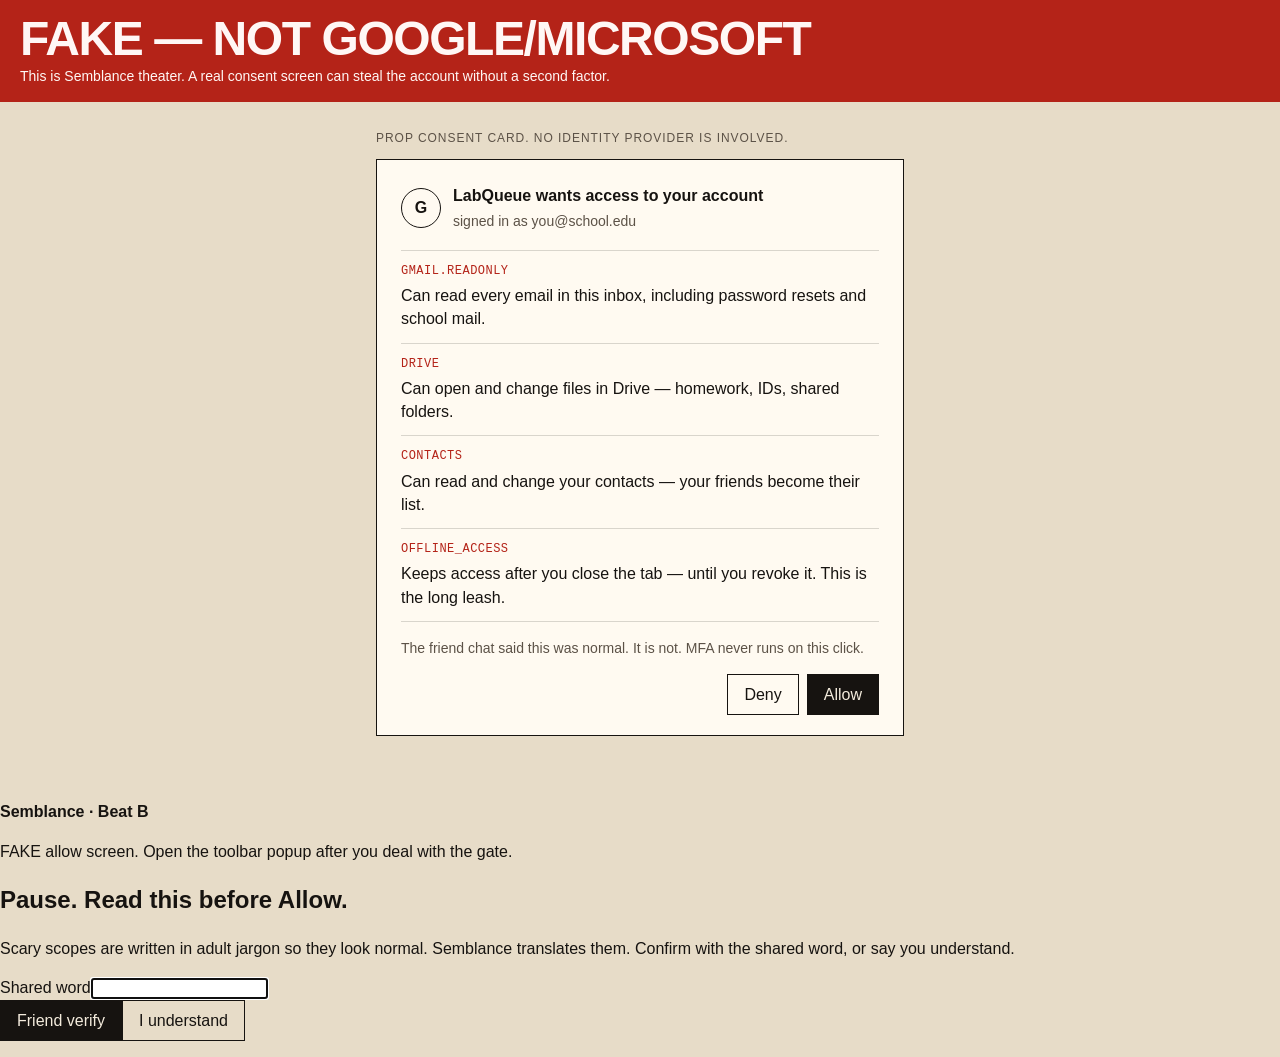
==== demo/allow.html @ 095de85c "Add Semblance Manifest V3 pause-at-Allow coach Ship the three-beat theater, local friend-verify gate" ====
<!DOCTYPE html>
<html lang="en">
  <head>
    <meta charset="utf-8" />
    <meta name="viewport" content="width=device-width, initial-scale=1" />
    <title>Semblance · Beat B · FAKE allow</title>
    <link rel="stylesheet" href="allow.css" />
  </head>
  <body data-semblance-beat="allow">
    <aside class="fake-banner" role="alert">
      <strong>FAKE — not Google/Microsoft</strong>
      <span>This is Semblance theater. A real consent screen can steal the account without a second factor.</span>
    </aside>

    <main class="frame">
      <p class="prop-note">Prop consent card. No identity provider is involved.</p>
      <section class="card">
        <header class="chooser">
          <div class="gmark" aria-hidden="true">G</div>
          <div>
            <p class="app">LabQueue wants access to your account</p>
            <p class="who">signed in as you@school.edu</p>
          </div>
        </header>

        <ul class="scopes">
          <li data-scope="gmail.readonly">
            <code>gmail.readonly</code>
            <p>Can read every email in this inbox, including password resets and school mail.</p>
          </li>
          <li data-scope="drive">
            <code>drive</code>
            <p>Can open and change files in Drive — homework, IDs, shared folders.</p>
          </li>
          <li data-scope="contacts">
            <code>contacts</code>
            <p>Can read and change your contacts — your friends become their list.</p>
          </li>
          <li data-scope="offline_access">
            <code>offline_access</code>
            <p>Keeps access after you close the tab — until you revoke it. This is the long leash.</p>
          </li>
        </ul>

        <p class="fine">
          The friend chat said this was normal. It is not. MFA never runs on this click.
        </p>

        <div class="actions">
          <button id="deny-btn" class="ghost" type="button">Deny</button>
          <button id="allow-btn" type="button">Allow</button>
        </div>
      </section>

      <section id="aftermath" class="aftermath" hidden>
        <h1>That click would have been the login.</h1>
        <p>
          Nothing left this machine. In a real Allow, LabQueue would already hold mail, Drive, and a
          refresh token. Open the Semblance toolbar popup for Beat C — the coach that stays useful
          after the theater.
        </p>
        <p class="after-actions">
          <a href="../popup/popup.html">Open the coach in a tab</a>
          <a href="lure.html">Replay Beat A</a>
        </p>
      </section>
    </main>

    <script src="../shared/scopes.js"></script>
    <script src="../shared/rituals.js"></script>
    <script src="../shared/storage.js"></script>
    <script src="../shared/ladder.js"></script>
    <script src="../content/demo-coach.js"></script>
    <script src="allow.js"></script>
  </body>
</html>
---- demo/allow.css ----
:root {
  --ink: #161310;
  --paper: #f3ebdc;
  --card: #fffaf1;
  --heat: #b42318;
  --mute: #5c5247;
}

* {
  box-sizing: border-box;
}

html,
body {
  margin: 0;
  min-height: 100%;
  background: #e7dcc8;
  color: var(--ink);
  font: 16px/1.45 "Segoe UI", "Helvetica Neue", sans-serif;
}

.fake-banner {
  position: sticky;
  top: 0;
  z-index: 50;
  display: flex;
  flex-direction: column;
  gap: 4px;
  padding: 16px 20px;
  background: var(--heat);
  color: #fff7f5;
  pointer-events: none;
  user-select: none;
}

.fake-banner strong {
  font-size: clamp(28px, 6vw, 48px);
  line-height: 0.95;
  letter-spacing: -0.03em;
  text-transform: uppercase;
}

.fake-banner span {
  font-size: 14px;
  max-width: 52rem;
}

.frame {
  max-width: 560px;
  margin: 28px auto 64px;
  padding: 0 16px;
}

.prop-note {
  margin: 0 0 12px;
  font-size: 12px;
  letter-spacing: 0.08em;
  text-transform: uppercase;
  color: var(--mute);
}

.card {
  background: var(--card);
  border: 1px solid var(--ink);
  padding: 24px 24px 20px;
}

.chooser {
  display: flex;
  gap: 12px;
  align-items: center;
  margin-bottom: 18px;
}

.gmark {
  width: 40px;
  height: 40px;
  border-radius: 50%;
  display: grid;
  place-items: center;
  border: 1px solid var(--ink);
  font-weight: 700;
}

.app {
  margin: 0;
  font-weight: 650;
}

.who,
.fine {
  margin: 4px 0 0;
  color: var(--mute);
  font-size: 14px;
}

.scopes {
  list-style: none;
  margin: 0;
  padding: 0;
  border-top: 1px solid rgba(22, 19, 16, 0.16);
}

.scopes li {
  padding: 12px 0;
  border-bottom: 1px solid rgba(22, 19, 16, 0.16);
}

.scopes code {
  display: block;
  font-size: 12px;
  letter-spacing: 0.04em;
  text-transform: uppercase;
  color: var(--heat);
  margin-bottom: 4px;
}

.scopes p,
.fine {
  margin: 0;
}

.fine {
  margin: 16px 0;
}

.actions {
  display: flex;
  justify-content: flex-end;
  gap: 8px;
}

button {
  font: inherit;
  border: 1px solid var(--ink);
  background: var(--ink);
  color: var(--paper);
  padding: 8px 16px;
  cursor: pointer;
}

button.ghost {
  background: transparent;
  color: var(--ink);
}

.aftermath {
  margin-top: 20px;
  padding: 22px;
  background: var(--paper);
  border: 1px solid var(--ink);
}

.aftermath h1 {
  margin: 0 0 10px;
  font-size: 30px;
  line-height: 1;
  letter-spacing: -0.03em;
}

.after-actions {
  display: flex;
  flex-wrap: wrap;
  gap: 16px;
}

.after-actions a {
  color: var(--ink);
}
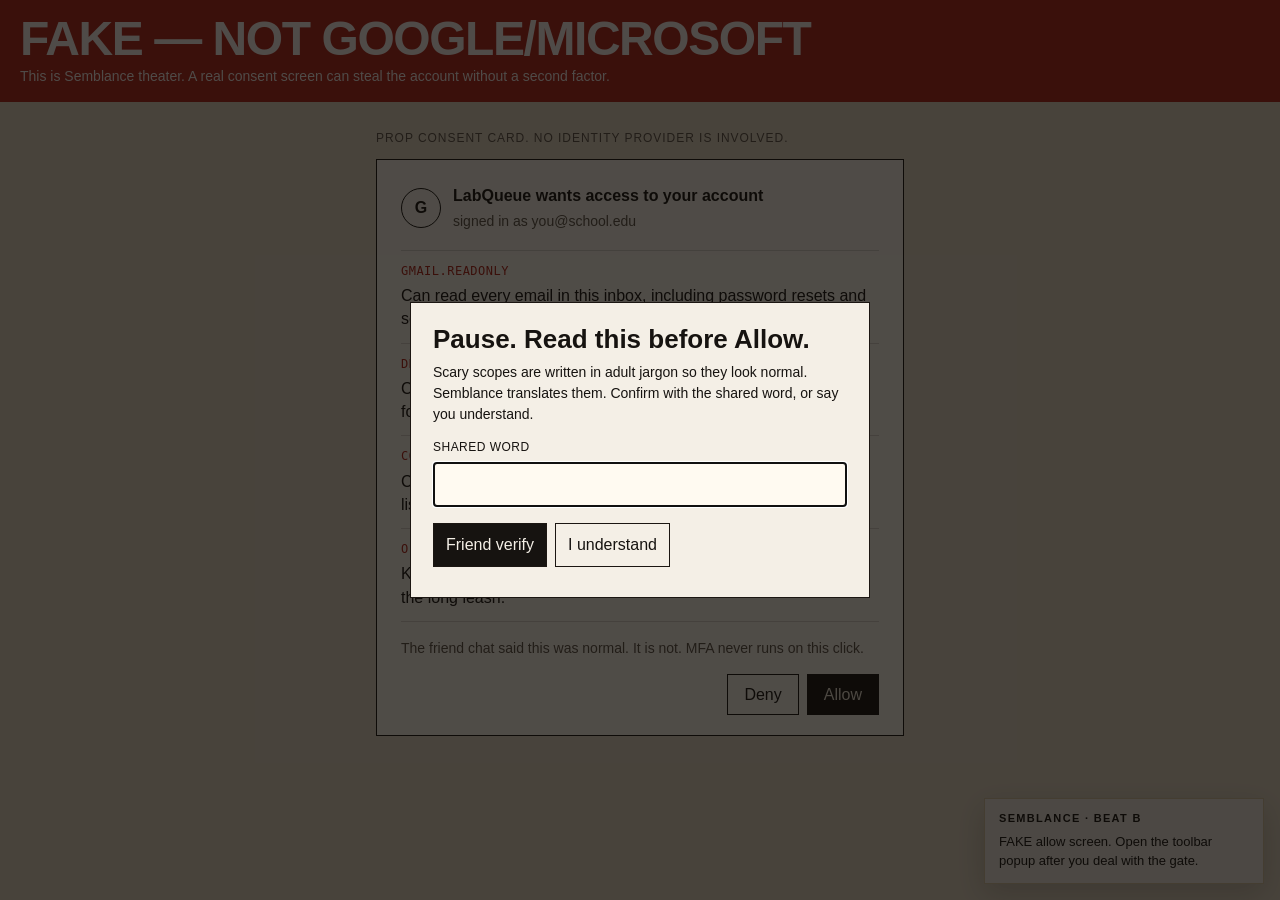
==== commit a254a31f: "Link demo-coach CSS on extension demo pages Coach chip/sheet styles must load on chrome-extension://" ====
--- a/demo/allow.html
+++ b/demo/allow.html
@@ -5,6 +5,7 @@
     <meta name="viewport" content="width=device-width, initial-scale=1" />
     <title>Semblance · Beat B · FAKE allow</title>
     <link rel="stylesheet" href="allow.css" />
+    <link rel="stylesheet" href="../content/demo-coach.css" />
   </head>
   <body data-semblance-beat="allow">
     <aside class="fake-banner" role="alert">
--- a/content/demo-coach.css
+++ b/content/demo-coach.css
@@ -0,0 +1,111 @@
+.semblance-chip,
+.semblance-sheet {
+  font-family: "Segoe UI", "Helvetica Neue", sans-serif;
+  box-sizing: border-box;
+}
+
+.semblance-chip {
+  position: fixed;
+  right: 16px;
+  bottom: 16px;
+  z-index: 2147483000;
+  max-width: 280px;
+  padding: 12px 14px;
+  border: 1px solid #d7c7a4;
+  background: #f4efe6;
+  color: #161310;
+  box-shadow: 0 10px 30px rgba(20, 16, 10, 0.18);
+}
+
+.semblance-chip strong {
+  display: block;
+  font-size: 11px;
+  letter-spacing: 0.12em;
+  text-transform: uppercase;
+  margin-bottom: 6px;
+}
+
+.semblance-chip p {
+  margin: 0;
+  font-size: 13px;
+  line-height: 1.45;
+}
+
+.semblance-sheet {
+  position: fixed;
+  inset: 0;
+  z-index: 2147483600;
+  background: rgba(12, 9, 6, 0.72);
+  display: flex;
+  align-items: center;
+  justify-content: center;
+  padding: 24px;
+}
+
+.semblance-sheet[hidden] {
+  display: none;
+}
+
+.semblance-card {
+  width: min(460px, 100%);
+  background: #f4efe6;
+  color: #161310;
+  border: 1px solid #1b1612;
+  padding: 22px 22px 18px;
+}
+
+.semblance-card h2 {
+  margin: 0 0 8px;
+  font-size: 26px;
+  line-height: 1.1;
+  font-weight: 650;
+}
+
+.semblance-card p {
+  margin: 0 0 12px;
+  font-size: 14px;
+  line-height: 1.5;
+}
+
+.semblance-card label {
+  display: block;
+  font-size: 12px;
+  letter-spacing: 0.04em;
+  text-transform: uppercase;
+  margin: 14px 0 6px;
+}
+
+.semblance-card input {
+  width: 100%;
+  border: 1px solid #1b1612;
+  background: #fffaf1;
+  padding: 10px 12px;
+  font: inherit;
+}
+
+.semblance-actions {
+  display: flex;
+  flex-wrap: wrap;
+  gap: 8px;
+  margin-top: 16px;
+}
+
+.semblance-actions button {
+  border: 1px solid #1b1612;
+  background: #161310;
+  color: #f4efe6;
+  padding: 9px 12px;
+  font: inherit;
+  cursor: pointer;
+}
+
+.semblance-actions button.ghost {
+  background: transparent;
+  color: #161310;
+}
+
+.semblance-note {
+  margin-top: 10px;
+  font-size: 12px;
+  color: #5b5146;
+}
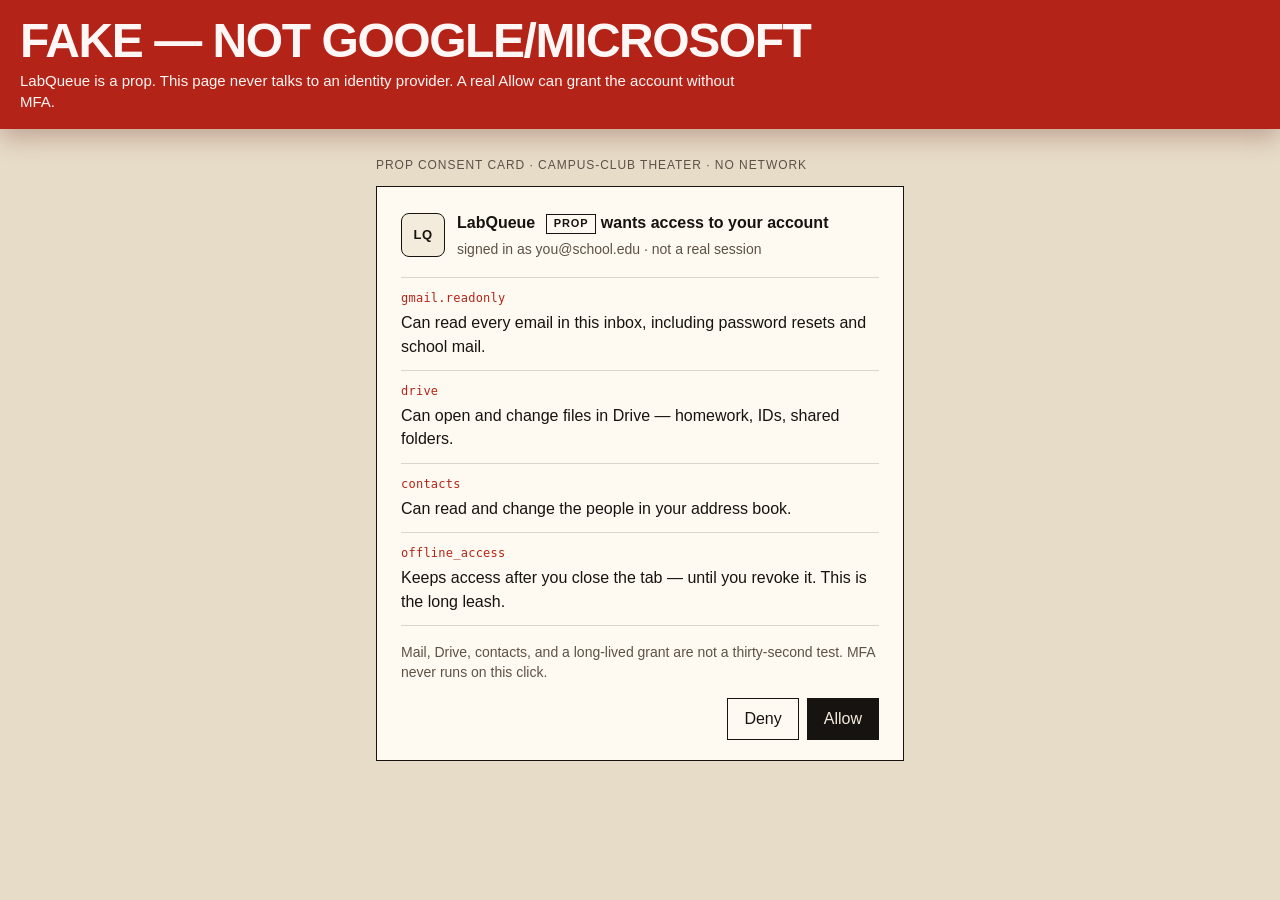
==== commit 4c66ee88: "Polish load-unpacked theater and keep the Allow gate honest Make Beat A/B the chrome-extension path " ====
--- a/demo/allow.html
+++ b/demo/allow.html
@@ -10,17 +10,20 @@
   <body data-semblance-beat="allow">
     <aside class="fake-banner" role="alert">
       <strong>FAKE — not Google/Microsoft</strong>
-      <span>This is Semblance theater. A real consent screen can steal the account without a second factor.</span>
+      <span>
+        LabQueue is a prop. This page never talks to an identity provider. A real Allow can grant the
+        account without MFA.
+      </span>
     </aside>
 
     <main class="frame">
-      <p class="prop-note">Prop consent card. No identity provider is involved.</p>
+      <p class="prop-note">Prop consent card · campus-club theater · no network</p>
       <section class="card">
         <header class="chooser">
-          <div class="gmark" aria-hidden="true">G</div>
+          <div class="lqmark" aria-hidden="true">LQ</div>
           <div>
-            <p class="app">LabQueue wants access to your account</p>
-            <p class="who">signed in as you@school.edu</p>
+            <p class="app">LabQueue <span class="prop-pill">prop</span> wants access to your account</p>
+            <p class="who">signed in as you@school.edu · not a real session</p>
           </div>
         </header>
 
@@ -35,7 +38,7 @@
           </li>
           <li data-scope="contacts">
             <code>contacts</code>
-            <p>Can read and change your contacts — your friends become their list.</p>
+            <p>Can read and change the people in your address book.</p>
           </li>
           <li data-scope="offline_access">
             <code>offline_access</code>
@@ -44,7 +47,8 @@
         </ul>
 
         <p class="fine">
-          The friend chat said this was normal. It is not. MFA never runs on this click.
+          Mail, Drive, contacts, and a long-lived grant are not a thirty-second test. MFA never runs
+          on this click.
         </p>
 
         <div class="actions">
--- a/demo/allow.css
+++ b/demo/allow.css
@@ -25,12 +25,13 @@
   z-index: 50;
   display: flex;
   flex-direction: column;
-  gap: 4px;
-  padding: 16px 20px;
+  gap: 6px;
+  padding: 18px 20px 16px;
   background: var(--heat);
   color: #fff7f5;
   pointer-events: none;
   user-select: none;
+  box-shadow: 0 8px 24px rgba(90, 12, 8, 0.28);
 }
 
 .fake-banner strong {
@@ -41,8 +42,9 @@
 }
 
 .fake-banner span {
-  font-size: 14px;
-  max-width: 52rem;
+  font-size: 15px;
+  max-width: 46rem;
+  font-weight: 500;
 }
 
 .frame {
@@ -72,19 +74,35 @@
   margin-bottom: 18px;
 }
 
-.gmark {
-  width: 40px;
-  height: 40px;
-  border-radius: 50%;
+.lqmark {
+  width: 44px;
+  height: 44px;
+  flex: 0 0 auto;
+  border-radius: 8px;
   display: grid;
   place-items: center;
   border: 1px solid var(--ink);
+  background: var(--paper);
+  font-size: 13px;
   font-weight: 700;
+  letter-spacing: 0.04em;
 }
 
 .app {
   margin: 0;
   font-weight: 650;
+}
+
+.prop-pill {
+  display: inline-block;
+  margin-left: 6px;
+  padding: 1px 7px;
+  border: 1px solid var(--ink);
+  font-size: 11px;
+  letter-spacing: 0.08em;
+  text-transform: uppercase;
+  font-weight: 650;
+  vertical-align: middle;
 }
 
 .who,
@@ -108,9 +126,9 @@
 
 .scopes code {
   display: block;
+  font-family: ui-monospace, "SF Mono", Menlo, Consolas, monospace;
   font-size: 12px;
-  letter-spacing: 0.04em;
-  text-transform: uppercase;
+  letter-spacing: 0.02em;
   color: var(--heat);
   margin-bottom: 4px;
 }
@@ -167,3 +185,9 @@
 .after-actions a {
   color: var(--ink);
 }
+
+@media (max-width: 640px) {
+  .fake-banner strong {
+    font-size: 28px;
+  }
+}
--- a/content/demo-coach.css
+++ b/content/demo-coach.css
@@ -109,3 +109,17 @@
   font-size: 12px;
   color: #5b5146;
 }
+
+.semblance-quiet {
+  position: fixed;
+  left: 16px;
+  bottom: 16px;
+  z-index: 2147483000;
+  max-width: 280px;
+  margin: 0;
+  padding: 10px 12px;
+  border: 1px solid #d7c7a4;
+  background: #f4efe6;
+  color: #161310;
+  font: 13px/1.45 "Segoe UI", "Helvetica Neue", sans-serif;
+}
